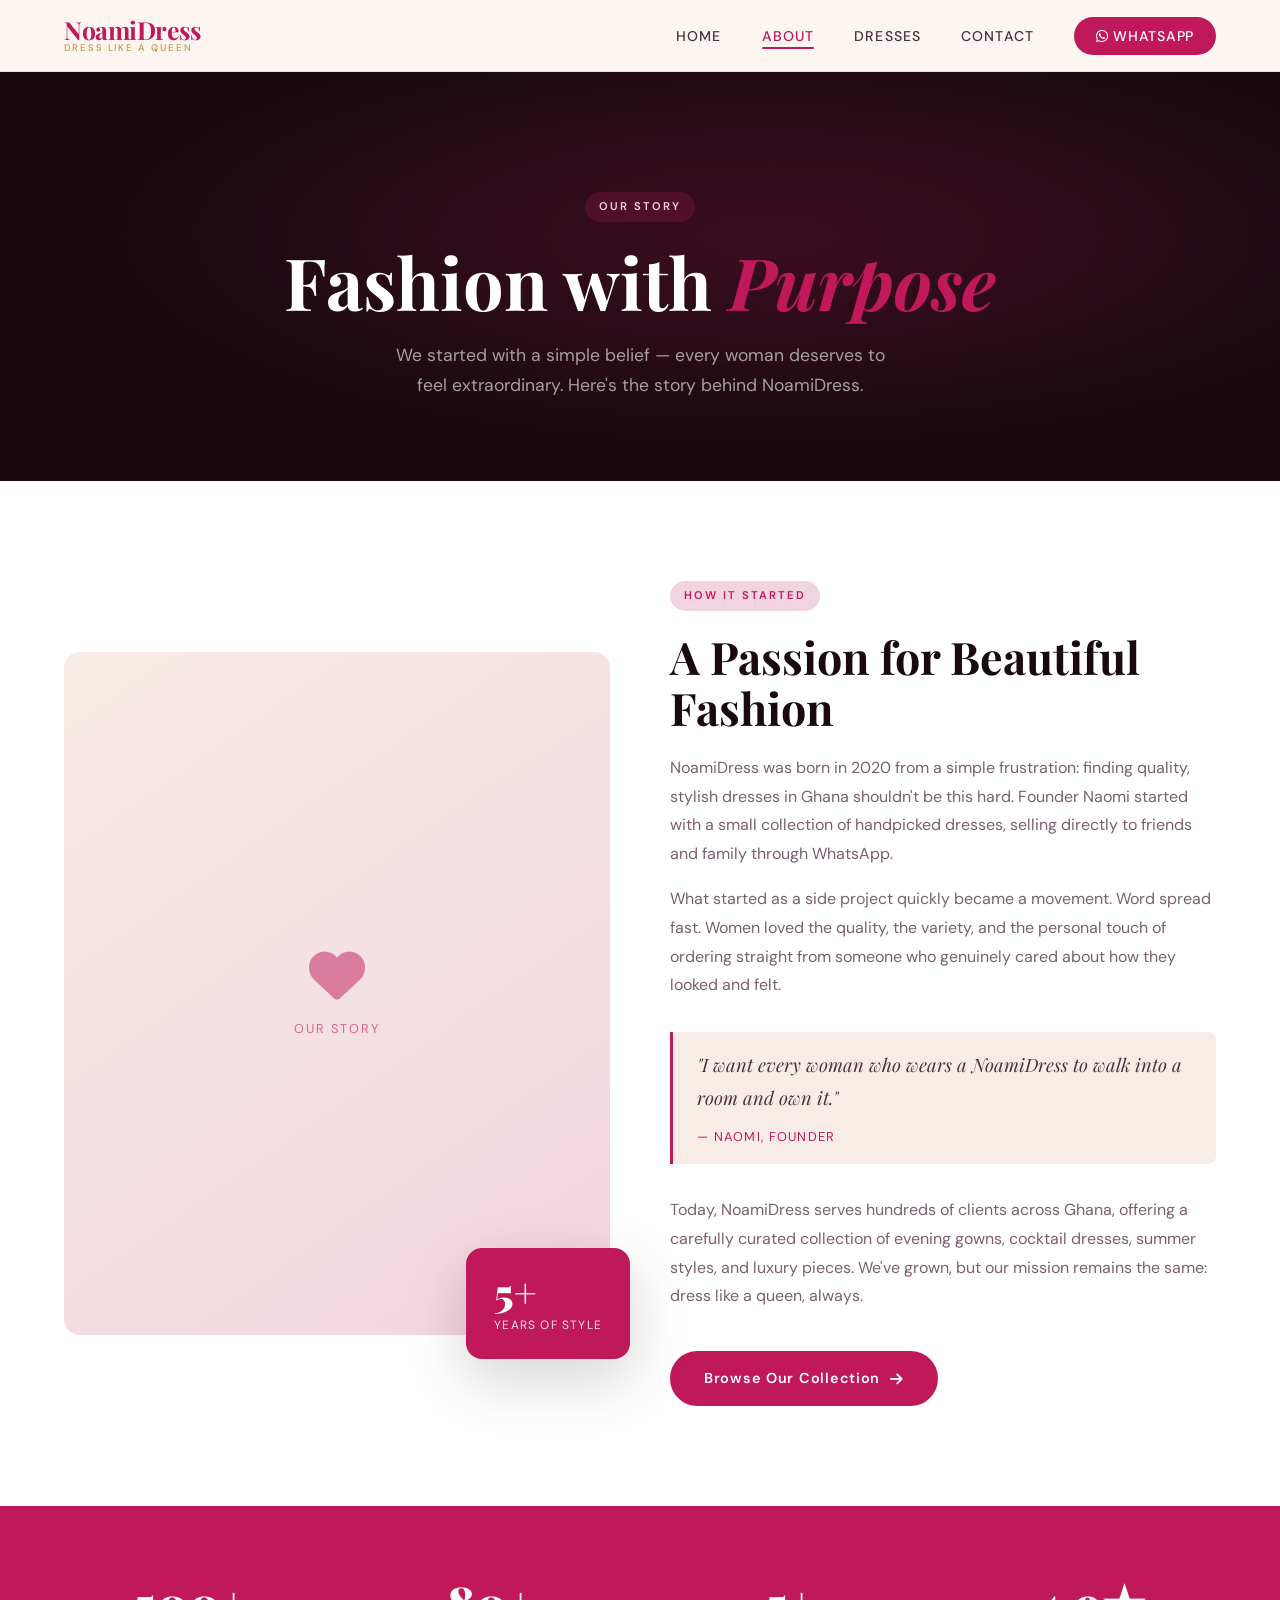
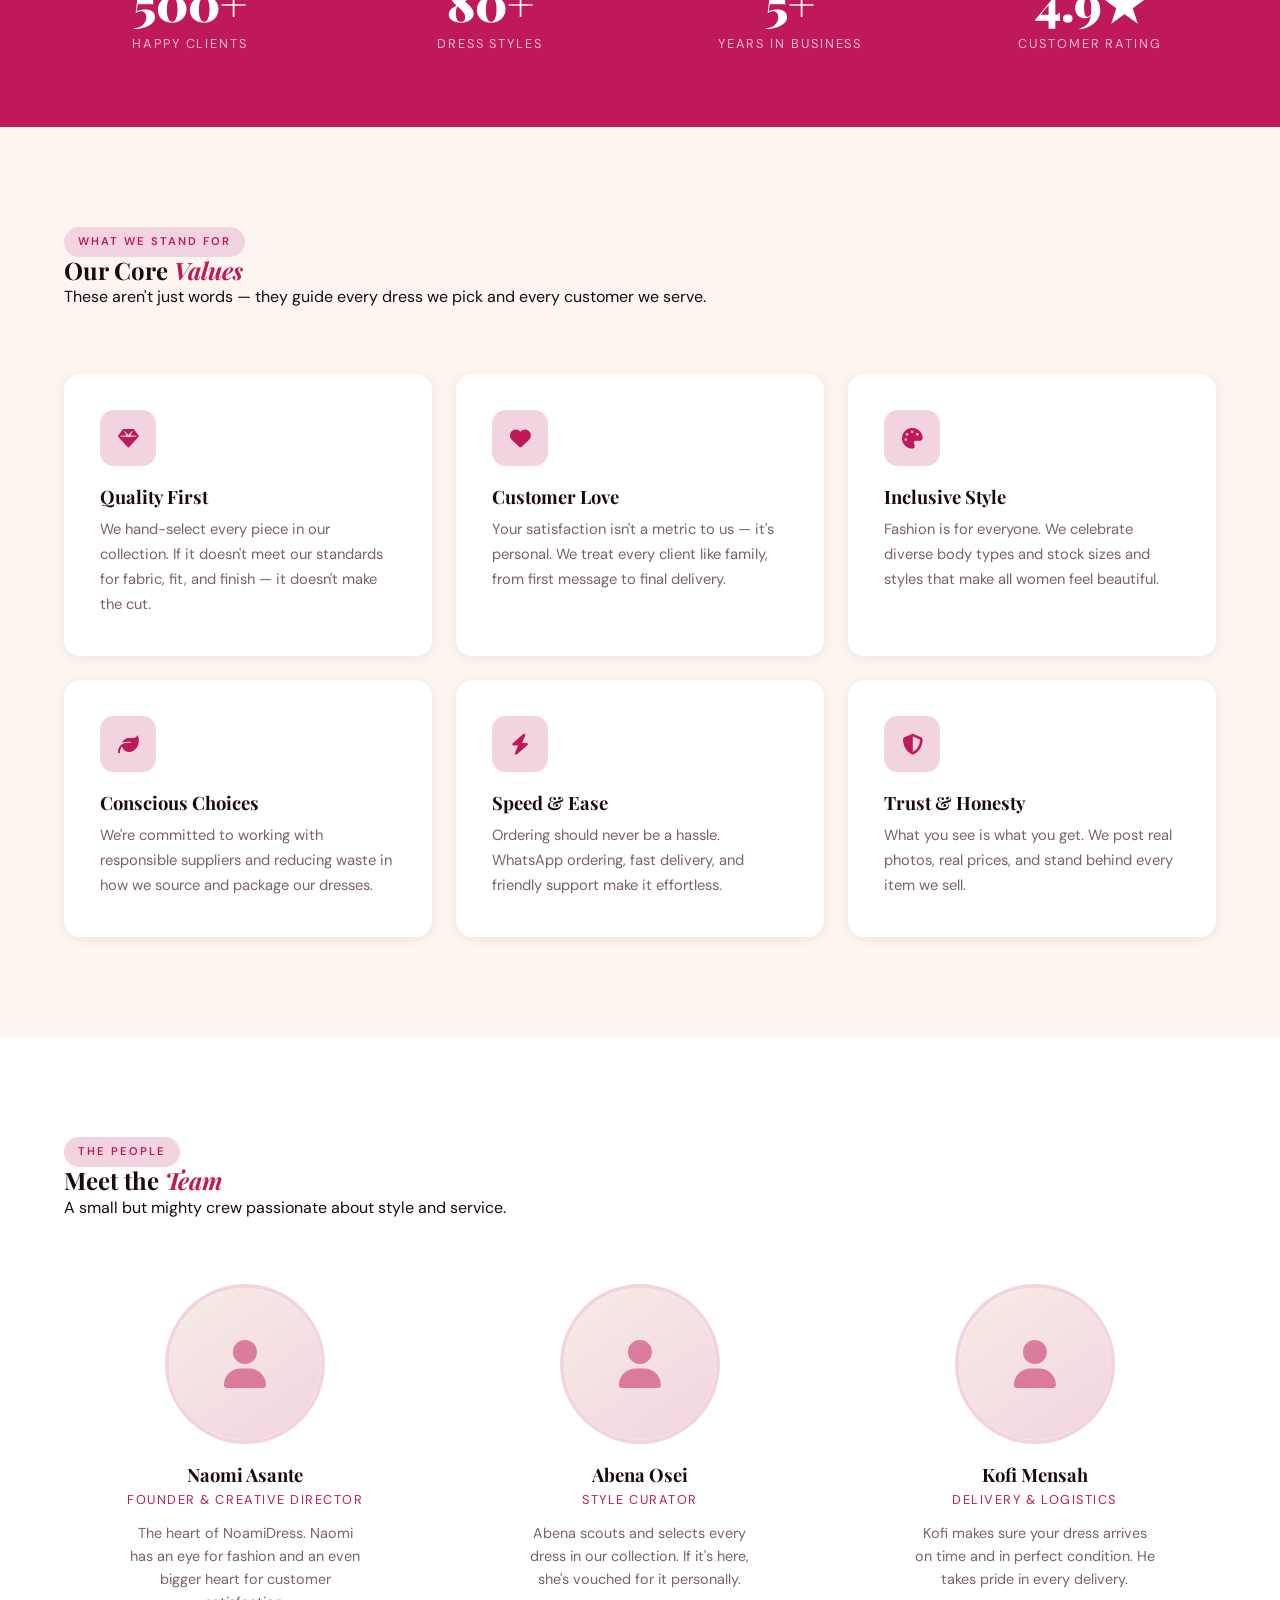
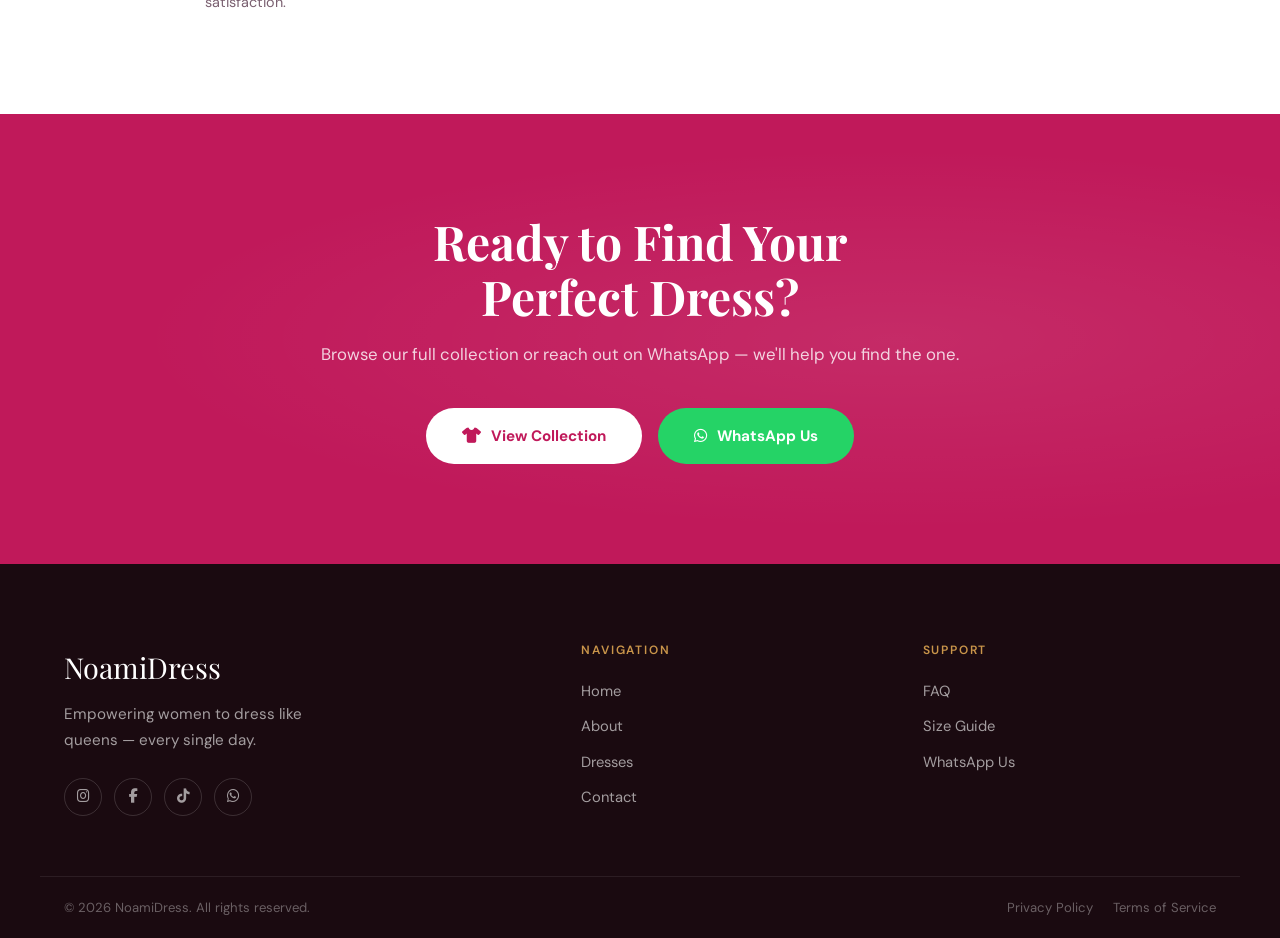
==== src/pages/about.html @ 7f75f00f "Add more pages. Improve design and layout with nice image at hero section" ====
<!doctype html>
<html lang="en">
  <head>
    <meta charset="UTF-8" />
    <meta name="viewport" content="width=device-width, initial-scale=1.0" />
    <title>About Us — NoamiDress</title>
    <link rel="stylesheet" href="../styles/base.css" />
    <link rel="stylesheet" href="../styles/about.css" />
    <link
      rel="stylesheet"
      href="https://cdnjs.cloudflare.com/ajax/libs/font-awesome/6.5.1/css/all.min.css"
    />
  </head>
  <body>
    <!-- ══ NAVIGATION ══ -->
    <nav class="site-nav" id="site-nav">
      <div class="nav-inner">
        <a href="index.html" class="nav-logo">
          <span class="nav-logo-name">NoamiDress</span>
          <span class="nav-logo-tagline">Dress Like a Queen</span>
        </a>

        <ul class="nav-links">
          <li><a href="../../index.html">Home</a></li>
          <li><a href="../pages/about.html" class="active">About</a></li>
          <li><a href="../pages/dresses.html">Dresses</a></li>
          <li><a href="../pages/contact.html">Contact</a></li>
          <li>
            <a
              href="https://wa.me/233000000000"
              target="_blank"
              rel="noopener"
              class="nav-cta"
            >
              <i class="fa-brands fa-whatsapp"></i> WhatsApp
            </a>
          </li>
        </ul>

        <button
          class="nav-hamburger"
          id="nav-hamburger"
          aria-label="Toggle menu"
          aria-expanded="false"
        >
          <span></span><span></span><span></span>
        </button>
      </div>
    </nav>

    <!-- Mobile Drawer -->
    <div class="nav-mobile-drawer" id="nav-mobile-drawer">
      <a href="../../index.html">Home</a>
      <a href="../pages/about.html" class="active">About</a>
      <a href="../pages/dresses.html">Dresses</a>
      <a href="../pages/contact.html">Contact</a>
      <a href="https://wa.me/233000000000" target="_blank" rel="noopener">
        <i class="fa-brands fa-whatsapp"></i> WhatsApp Us
      </a>
    </div>

    <!-- ══ PAGE HERO ══ -->
    <div class="page-offset"></div>
    <div class="page-hero">
      <div class="section-wrap page-hero-inner">
        <span class="tag">Our Story</span>
        <h1>Fashion with <em>Purpose</em></h1>
        <p>
          We started with a simple belief — every woman deserves to feel
          extraordinary. Here's the story behind NoamiDress.
        </p>
      </div>
    </div>

    <!-- ══ STORY ══ -->
    <section class="story-section">
      <div class="section-wrap">
        <div class="story-inner">
          <div class="story-image-wrap">
            <div class="story-image-frame">
              <img
                src="images/front-view-elegant-girl-red-dress-leans-chair-looks-camera.jpg"
                alt="NoamiDress founder"
                onerror="
                  this.parentElement.innerHTML =
                    '<div class=\'story-img-placeholder\'><i class=\'fa-solid fa-heart\'></i><span>Our Story</span></div>'
                "
              />
            </div>
            <div class="story-accent-box">
              <div class="story-accent-number">5+</div>
              <div class="story-accent-label">Years of Style</div>
            </div>
          </div>

          <div class="story-text">
            <span class="tag">How It Started</span>
            <h2>A Passion for Beautiful Fashion</h2>
            <p>
              NoamiDress was born in 2020 from a simple frustration: finding
              quality, stylish dresses in Ghana shouldn't be this hard. Founder
              Naomi started with a small collection of handpicked dresses,
              selling directly to friends and family through WhatsApp.
            </p>
            <p>
              What started as a side project quickly became a movement. Word
              spread fast. Women loved the quality, the variety, and the
              personal touch of ordering straight from someone who genuinely
              cared about how they looked and felt.
            </p>

            <div class="story-quote">
              <p>
                "I want every woman who wears a NoamiDress to walk into a room
                and own it."
              </p>
              <cite>— Naomi, Founder</cite>
            </div>

            <p>
              Today, NoamiDress serves hundreds of clients across Ghana,
              offering a carefully curated collection of evening gowns, cocktail
              dresses, summer styles, and luxury pieces. We've grown, but our
              mission remains the same: dress like a queen, always.
            </p>

            <a href="dresses.html" class="btn-primary" style="margin-top: 24px">
              Browse Our Collection <i class="fa-solid fa-arrow-right"></i>
            </a>
          </div>
        </div>
      </div>
    </section>

    <!-- ══ STATS BANNER ══ -->
    <div class="stats-banner">
      <div class="section-wrap">
        <div class="stats-grid">
          <div class="stat-item">
            <div class="stat-item-number">500+</div>
            <div class="stat-item-label">Happy Clients</div>
          </div>
          <div class="stat-item">
            <div class="stat-item-number">80+</div>
            <div class="stat-item-label">Dress Styles</div>
          </div>
          <div class="stat-item">
            <div class="stat-item-number">5+</div>
            <div class="stat-item-label">Years in Business</div>
          </div>
          <div class="stat-item">
            <div class="stat-item-number">4.9★</div>
            <div class="stat-item-label">Customer Rating</div>
          </div>
        </div>
      </div>
    </div>

    <!-- ══ VALUES ══ -->
    <section class="values-section">
      <div class="section-wrap">
        <div class="section-header">
          <span class="tag">What We Stand For</span>
          <h2>
            Our Core
            <em style="font-style: italic; color: var(--rose)">Values</em>
          </h2>
          <p>
            These aren't just words — they guide every dress we pick and every
            customer we serve.
          </p>
        </div>

        <div class="values-grid">
          <div class="value-card">
            <div class="value-icon"><i class="fa-solid fa-gem"></i></div>
            <h3>Quality First</h3>
            <p>
              We hand-select every piece in our collection. If it doesn't meet
              our standards for fabric, fit, and finish — it doesn't make the
              cut.
            </p>
          </div>
          <div class="value-card">
            <div class="value-icon"><i class="fa-solid fa-heart"></i></div>
            <h3>Customer Love</h3>
            <p>
              Your satisfaction isn't a metric to us — it's personal. We treat
              every client like family, from first message to final delivery.
            </p>
          </div>
          <div class="value-card">
            <div class="value-icon"><i class="fa-solid fa-palette"></i></div>
            <h3>Inclusive Style</h3>
            <p>
              Fashion is for everyone. We celebrate diverse body types and stock
              sizes and styles that make all women feel beautiful.
            </p>
          </div>
          <div class="value-card">
            <div class="value-icon"><i class="fa-solid fa-leaf"></i></div>
            <h3>Conscious Choices</h3>
            <p>
              We're committed to working with responsible suppliers and reducing
              waste in how we source and package our dresses.
            </p>
          </div>
          <div class="value-card">
            <div class="value-icon"><i class="fa-solid fa-bolt"></i></div>
            <h3>Speed & Ease</h3>
            <p>
              Ordering should never be a hassle. WhatsApp ordering, fast
              delivery, and friendly support make it effortless.
            </p>
          </div>
          <div class="value-card">
            <div class="value-icon">
              <i class="fa-solid fa-shield-halved"></i>
            </div>
            <h3>Trust & Honesty</h3>
            <p>
              What you see is what you get. We post real photos, real prices,
              and stand behind every item we sell.
            </p>
          </div>
        </div>
      </div>
    </section>

    <!-- ══ TEAM ══ -->
    <section class="team-section">
      <div class="section-wrap">
        <div class="section-header">
          <span class="tag">The People</span>
          <h2>
            Meet the
            <em style="font-style: italic; color: var(--rose)">Team</em>
          </h2>
          <p>A small but mighty crew passionate about style and service.</p>
        </div>

        <div class="team-grid">
          <div class="team-card">
            <div class="team-photo">
              <div class="team-photo-placeholder">
                <i class="fa-solid fa-user"></i>
              </div>
            </div>
            <h3>Naomi Asante</h3>
            <p class="team-role">Founder & Creative Director</p>
            <p>
              The heart of NoamiDress. Naomi has an eye for fashion and an even
              bigger heart for customer satisfaction.
            </p>
          </div>
          <div class="team-card">
            <div class="team-photo">
              <div class="team-photo-placeholder">
                <i class="fa-solid fa-user"></i>
              </div>
            </div>
            <h3>Abena Osei</h3>
            <p class="team-role">Style Curator</p>
            <p>
              Abena scouts and selects every dress in our collection. If it's
              here, she's vouched for it personally.
            </p>
          </div>
          <div class="team-card">
            <div class="team-photo">
              <div class="team-photo-placeholder">
                <i class="fa-solid fa-user"></i>
              </div>
            </div>
            <h3>Kofi Mensah</h3>
            <p class="team-role">Delivery & Logistics</p>
            <p>
              Kofi makes sure your dress arrives on time and in perfect
              condition. He takes pride in every delivery.
            </p>
          </div>
        </div>
      </div>
    </section>

    <!-- ══ CTA ══ -->
    <section
      style="
        padding: 100px 0;
        background: var(--rose);
        text-align: center;
        position: relative;
        overflow: hidden;
      "
    >
      <div
        style="
          position: absolute;
          inset: 0;
          background: radial-gradient(
            ellipse at 70% 50%,
            rgba(255, 255, 255, 0.08) 0%,
            transparent 60%
          );
          pointer-events: none;
        "
      ></div>
      <div class="section-wrap" style="position: relative; z-index: 1">
        <h2
          style="
            color: var(--white);
            font-size: clamp(2rem, 4vw, 3rem);
            margin-bottom: 16px;
          "
        >
          Ready to Find Your<br />Perfect Dress?
        </h2>
        <p
          style="
            color: rgba(255, 255, 255, 0.8);
            margin-bottom: 40px;
            font-size: 1.05rem;
          "
        >
          Browse our full collection or reach out on WhatsApp — we'll help you
          find the one.
        </p>
        <div
          style="
            display: flex;
            flex-wrap: wrap;
            gap: 16px;
            justify-content: center;
          "
        >
          <a
            href="dresses.html"
            style="
              display: inline-flex;
              align-items: center;
              gap: 10px;
              padding: 16px 36px;
              background: white;
              color: var(--rose);
              font-family: &quot;DM Sans&quot;, sans-serif;
              font-size: 0.95rem;
              font-weight: 700;
              border-radius: var(--radius-lg);
              transition: all var(--transition);
            "
            onmouseover="this.style.transform = 'translateY(-3px)'"
            onmouseout="this.style.transform = 'none'"
          >
            <i class="fa-solid fa-shirt"></i> View Collection
          </a>
          <a
            href="https://wa.me/233000000000"
            target="_blank"
            rel="noopener"
            style="
              display: inline-flex;
              align-items: center;
              gap: 10px;
              padding: 16px 36px;
              background: #25d366;
              color: white;
              font-family: &quot;DM Sans&quot;, sans-serif;
              font-size: 0.95rem;
              font-weight: 700;
              border-radius: var(--radius-lg);
              transition: all var(--transition);
            "
            onmouseover="this.style.transform = 'translateY(-3px)'"
            onmouseout="this.style.transform = 'none'"
          >
            <i class="fa-brands fa-whatsapp"></i> WhatsApp Us
          </a>
        </div>
      </div>
    </section>

    <!-- ══ FOOTER ══ -->
    <footer class="site-footer">
      <div class="footer-grid">
        <div class="footer-brand">
          <div class="logo-name">NoamiDress</div>
          <p>Empowering women to dress like queens — every single day.</p>
          <div class="footer-social">
            <a href="#" aria-label="Instagram"
              ><i class="fa-brands fa-instagram"></i
            ></a>
            <a href="#" aria-label="Facebook"
              ><i class="fa-brands fa-facebook-f"></i
            ></a>
            <a href="#" aria-label="TikTok"
              ><i class="fa-brands fa-tiktok"></i
            ></a>
            <a
              href="https://wa.me/233000000000"
              aria-label="WhatsApp"
              target="_blank"
              ><i class="fa-brands fa-whatsapp"></i
            ></a>
          </div>
        </div>
        <div class="footer-col">
          <h4>Navigation</h4>
          <ul>
            <li><a href="../../index.html">Home</a></li>
            <li><a href="../pages/about.html" class="active">About</a></li>
            <li><a href="../pages/dresses.html">Dresses</a></li>
            <li><a href="../pages/contact.html">Contact</a></li>
          </ul>
        </div>
        <div class="footer-col">
          <h4>Support</h4>
          <ul>
            <li><a href="contact.html">FAQ</a></li>
            <li><a href="contact.html">Size Guide</a></li>
            <li>
              <a href="https://wa.me/233000000000" target="_blank"
                >WhatsApp Us</a
              >
            </li>
          </ul>
        </div>
      </div>
      <div class="footer-bottom">
        <p>&copy; 2026 NoamiDress. All rights reserved.</p>
        <div class="footer-bottom-links">
          <a href="#">Privacy Policy</a>
          <a href="#">Terms of Service</a>
        </div>
      </div>
    </footer>

    <script src="../pages/nav.js"></script>
  </body>
</html>
---- src/styles/base.css ----
/* ============================================
   BASE.CSS — Shared styles: vars, nav, footer
   ============================================ */

@import url('https://fonts.googleapis.com/css2?family=Playfair+Display:ital,wght@0,400;0,600;0,700;0,900;1,400;1,600&family=DM+Sans:ital,opsz,wght@0,9..40,300;0,9..40,400;0,9..40,500;0,9..40,600;1,9..40,300&display=swap');

/* ── CSS Variables ── */
:root {
  --rose:        #C0195A;
  --rose-dark:   #97124A;
  --rose-light:  #F2D4E0;
  --gold:        #C9954A;
  --gold-light:  #F0DFC0;
  --cream:       #FDF6F0;
  --blush:       #F7ECE6;
  --ink:         #1A0A10;
  --ink-mid:     #4A3040;
  --ink-soft:    #7A6070;
  --white:       #FFFFFF;
  --shadow-sm:   0 2px 12px rgba(26,10,16,0.08);
  --shadow-md:   0 8px 32px rgba(26,10,16,0.12);
  --shadow-lg:   0 20px 60px rgba(26,10,16,0.18);
  --radius-sm:   8px;
  --radius-md:   16px;
  --radius-lg:   32px;
  --nav-h:       72px;
  --transition:  0.35s cubic-bezier(0.25, 0.46, 0.45, 0.94);
}

/* ── Reset ── */
*, *::before, *::after {
  box-sizing: border-box;
  margin: 0;
  padding: 0;
}

html {
  scroll-behavior: smooth;
}

body {
  font-family: 'DM Sans', sans-serif;
  background-color: var(--cream);
  color: var(--ink);
  line-height: 1.6;
  overflow-x: hidden;
}

img {
  display: block;
  max-width: 100%;
}

a {
  text-decoration: none;
  color: inherit;
}

ul {
  list-style: none;
}

/* ── Typography Helpers ── */
.serif { font-family: 'Playfair Display', serif; }

h1, h2, h3, h4 {
  font-family: 'Playfair Display', serif;
  line-height: 1.15;
  color: var(--ink);
}

/* ── Section Wrapper ── */
.section-wrap {
  max-width: 1200px;
  margin: 0 auto;
  padding: 0 24px;
}

/* ══════════════════════════════════════════
   NAVIGATION
══════════════════════════════════════════ */
.site-nav {
  position: fixed;
  top: 0;
  left: 0;
  width: 100%;
  z-index: 1000;
  height: var(--nav-h);
  background: rgba(253, 246, 240, 0.92);
  backdrop-filter: blur(18px);
  -webkit-backdrop-filter: blur(18px);
  border-bottom: 1px solid rgba(192, 25, 90, 0.1);
  transition: box-shadow var(--transition);
}

.site-nav.scrolled {
  box-shadow: var(--shadow-md);
}

.nav-inner {
  max-width: 1200px;
  margin: 0 auto;
  padding: 0 24px;
  height: 100%;
  display: flex;
  align-items: center;
  justify-content: space-between;
}

/* Logo */
.nav-logo {
  display: flex;
  flex-direction: column;
  line-height: 1;
}

.nav-logo-name {
  font-family: 'Playfair Display', serif;
  font-size: 1.55rem;
  font-weight: 700;
  color: var(--rose);
  letter-spacing: -0.5px;
}

.nav-logo-tagline {
  font-size: 0.6rem;
  font-weight: 500;
  letter-spacing: 0.2em;
  text-transform: uppercase;
  color: var(--gold);
}

/* Desktop links */
.nav-links {
  display: none;
  gap: 2.5rem;
  align-items: center;
}

.nav-links a {
  font-size: 0.88rem;
  font-weight: 500;
  letter-spacing: 0.08em;
  text-transform: uppercase;
  color: var(--ink-mid);
  position: relative;
  transition: color var(--transition);
}

.nav-links a::after {
  content: '';
  position: absolute;
  bottom: -4px;
  left: 0;
  width: 0;
  height: 2px;
  background: var(--rose);
  border-radius: 2px;
  transition: width var(--transition);
}

.nav-links a:hover,
.nav-links a.active {
  color: var(--rose);
}

.nav-links a:hover::after,
.nav-links a.active::after {
  width: 100%;
}

.nav-cta {
  background: var(--rose);
  color: var(--white) !important;
  padding: 10px 22px;
  border-radius: var(--radius-lg);
  letter-spacing: 0.05em !important;
  transition: background var(--transition), transform var(--transition) !important;
}

.nav-cta::after { display: none !important; }

.nav-cta:hover {
  background: var(--rose-dark) !important;
  transform: translateY(-2px);
}

/* Hamburger */
.nav-hamburger {
  display: flex;
  flex-direction: column;
  justify-content: center;
  gap: 5px;
  width: 36px;
  height: 36px;
  background: none;
  border: none;
  cursor: pointer;
  padding: 4px;
  border-radius: var(--radius-sm);
  transition: background var(--transition);
}

.nav-hamburger:hover {
  background: var(--rose-light);
}

.nav-hamburger span {
  display: block;
  width: 100%;
  height: 2px;
  background: var(--ink);
  border-radius: 2px;
  transition: transform var(--transition), opacity var(--transition);
  transform-origin: center;
}

.nav-hamburger.open span:nth-child(1) {
  transform: translateY(7px) rotate(45deg);
}
.nav-hamburger.open span:nth-child(2) {
  opacity: 0;
  transform: scaleX(0);
}
.nav-hamburger.open span:nth-child(3) {
  transform: translateY(-7px) rotate(-45deg);
}

/* Mobile drawer */
.nav-mobile-drawer {
  position: fixed;
  top: var(--nav-h);
  left: 0;
  width: 100%;
  background: var(--white);
  border-bottom: 1px solid var(--rose-light);
  box-shadow: var(--shadow-lg);
  z-index: 999;
  padding: 32px 24px;
  display: flex;
  flex-direction: column;
  gap: 8px;
  transform: translateY(-110%);
  opacity: 0;
  pointer-events: none;
  transition: transform 0.4s cubic-bezier(0.25, 0.46, 0.45, 0.94), opacity 0.3s ease;
}

.nav-mobile-drawer.open {
  transform: translateY(0);
  opacity: 1;
  pointer-events: all;
}

.nav-mobile-drawer a {
  display: block;
  font-size: 1.3rem;
  font-family: 'Playfair Display', serif;
  font-weight: 600;
  color: var(--ink);
  padding: 14px 0;
  border-bottom: 1px solid var(--blush);
  transition: color var(--transition), padding-left var(--transition);
}

.nav-mobile-drawer a:hover,
.nav-mobile-drawer a.active {
  color: var(--rose);
  padding-left: 10px;
}

.nav-mobile-drawer a:last-child {
  border-bottom: none;
  margin-top: 12px;
  padding: 14px 24px;
  background: var(--rose);
  color: var(--white);
  border-radius: var(--radius-lg);
  text-align: center;
}

.nav-mobile-drawer a:last-child:hover {
  background: var(--rose-dark);
  padding-left: 24px;
}

/* Page offset for fixed nav */
.page-offset {
  padding-top: var(--nav-h);
}

/* ══════════════════════════════════════════
   FOOTER
══════════════════════════════════════════ */
.site-footer {
  background: var(--ink);
  color: rgba(255,255,255,0.75);
  padding: 80px 0 0;
  margin-top: 0;
}

.footer-grid {
  display: grid;
  grid-template-columns: 1.6fr 1fr 1fr;
  gap: 48px;
  max-width: 1200px;
  margin: 0 auto;
  padding: 0 24px 60px;
}

.footer-brand .logo-name {
  font-family: 'Playfair Display', serif;
  font-size: 1.8rem;
  color: var(--white);
  margin-bottom: 12px;
}

.footer-brand p {
  font-size: 0.95rem;
  line-height: 1.7;
  max-width: 260px;
  color: rgba(255,255,255,0.6);
}

.footer-social {
  display: flex;
  gap: 12px;
  margin-top: 24px;
}

.footer-social a {
  width: 38px;
  height: 38px;
  border-radius: 50%;
  border: 1px solid rgba(255,255,255,0.15);
  display: flex;
  align-items: center;
  justify-content: center;
  color: rgba(255,255,255,0.6);
  font-size: 0.9rem;
  transition: all var(--transition);
}

.footer-social a:hover {
  background: var(--rose);
  border-color: var(--rose);
  color: var(--white);
  transform: translateY(-3px);
}

.footer-col h4 {
  font-family: 'DM Sans', sans-serif;
  font-size: 0.75rem;
  font-weight: 600;
  letter-spacing: 0.15em;
  text-transform: uppercase;
  color: var(--gold);
  margin-bottom: 20px;
}

.footer-col ul {
  display: flex;
  flex-direction: column;
  gap: 10px;
}

.footer-col ul li a {
  font-size: 0.92rem;
  color: rgba(255,255,255,0.6);
  transition: color var(--transition);
}

.footer-col ul li a:hover {
  color: var(--white);
}

.footer-bottom {
  border-top: 1px solid rgba(255,255,255,0.08);
  max-width: 1200px;
  margin: 0 auto;
  padding: 20px 24px;
  display: flex;
  align-items: center;
  justify-content: space-between;
  gap: 16px;
  flex-wrap: wrap;
}

.footer-bottom p {
  font-size: 0.82rem;
  color: rgba(255,255,255,0.35);
}

.footer-bottom-links {
  display: flex;
  gap: 20px;
}

.footer-bottom-links a {
  font-size: 0.82rem;
  color: rgba(255,255,255,0.35);
  transition: color var(--transition);
}

.footer-bottom-links a:hover {
  color: rgba(255,255,255,0.7);
}

/* ── Utility Classes ── */
.btn-primary {
  display: inline-flex;
  align-items: center;
  gap: 10px;
  padding: 14px 32px;
  background: var(--rose);
  color: var(--white);
  font-family: 'DM Sans', sans-serif;
  font-size: 0.9rem;
  font-weight: 600;
  letter-spacing: 0.05em;
  border-radius: var(--radius-lg);
  border: 2px solid var(--rose);
  cursor: pointer;
  transition: all var(--transition);
}

.btn-primary:hover {
  background: var(--rose-dark);
  border-color: var(--rose-dark);
  transform: translateY(-3px);
  box-shadow: 0 12px 30px rgba(192,25,90,0.35);
}

.btn-outline {
  display: inline-flex;
  align-items: center;
  gap: 10px;
  padding: 14px 32px;
  background: transparent;
  color: var(--rose);
  font-family: 'DM Sans', sans-serif;
  font-size: 0.9rem;
  font-weight: 600;
  letter-spacing: 0.05em;
  border-radius: var(--radius-lg);
  border: 2px solid var(--rose);
  cursor: pointer;
  transition: all var(--transition);
}

.btn-outline:hover {
  background: var(--rose);
  color: var(--white);
  transform: translateY(-3px);
  box-shadow: 0 12px 30px rgba(192,25,90,0.3);
}

.tag {
  display: inline-block;
  font-size: 0.7rem;
  font-weight: 600;
  letter-spacing: 0.18em;
  text-transform: uppercase;
  color: var(--rose);
  background: var(--rose-light);
  padding: 6px 14px;
  border-radius: var(--radius-lg);
}

/* ── Responsive nav ── */
@media (min-width: 768px) {
  .nav-links {
    display: flex;
  }

  .nav-hamburger {
    display: none;
  }

  .nav-mobile-drawer {
    display: none;
  }

  .footer-grid {
    grid-template-columns: 1.6fr 1fr 1fr;
  }
}

@media (max-width: 767px) {
  .footer-grid {
    grid-template-columns: 1fr;
    gap: 36px;
  }
}
---- src/styles/about.css ----
/* ============================================
   ABOUT.CSS — About page styles
   ============================================ */

/* ── Page Hero ── */
.page-hero {
  background: var(--ink);
  padding: 120px 0 80px;
  text-align: center;
  position: relative;
  overflow: hidden;
}

.page-hero::before {
  content: '';
  position: absolute;
  inset: 0;
  background: radial-gradient(ellipse at 60% 40%, rgba(192,25,90,0.2) 0%, transparent 60%);
  pointer-events: none;
}

.page-hero-inner {
  position: relative;
  z-index: 1;
}

.page-hero .tag {
  background: rgba(192,25,90,0.2);
  color: var(--rose-light);
  margin-bottom: 20px;
}

.page-hero h1 {
  font-size: clamp(2.5rem, 6vw, 4.5rem);
  color: var(--white);
  line-height: 1.1;
  margin-bottom: 20px;
}

.page-hero h1 em {
  font-style: italic;
  color: var(--rose);
}

.page-hero p {
  font-size: 1.1rem;
  color: rgba(255,255,255,0.6);
  max-width: 520px;
  margin: 0 auto;
  line-height: 1.7;
}

/* ── Story Section ── */
.story-section {
  padding: 100px 0;
  background: var(--white);
}

.story-inner {
  display: grid;
  grid-template-columns: 1fr;
  gap: 60px;
  align-items: center;
}

.story-image-wrap {
  position: relative;
}

.story-image-frame {
  border-radius: var(--radius-md);
  overflow: hidden;
  aspect-ratio: 4/5;
  background: var(--blush);
}

.story-image-frame img {
  width: 100%;
  height: 100%;
  object-fit: cover;
}

.story-img-placeholder {
  width: 100%;
  height: 100%;
  display: flex;
  flex-direction: column;
  align-items: center;
  justify-content: center;
  background: linear-gradient(145deg, var(--blush), var(--rose-light));
  gap: 16px;
}

.story-img-placeholder i {
  font-size: 3.5rem;
  color: var(--rose);
  opacity: 0.5;
}

.story-img-placeholder span {
  font-size: 0.8rem;
  letter-spacing: 0.15em;
  text-transform: uppercase;
  color: var(--rose);
  opacity: 0.6;
}

.story-accent-box {
  position: absolute;
  bottom: -24px;
  right: -20px;
  background: var(--rose);
  color: var(--white);
  padding: 24px 28px;
  border-radius: var(--radius-md);
  box-shadow: var(--shadow-lg);
}

.story-accent-number {
  font-family: 'Playfair Display', serif;
  font-size: 2.5rem;
  font-weight: 900;
  line-height: 1;
}

.story-accent-label {
  font-size: 0.75rem;
  letter-spacing: 0.1em;
  text-transform: uppercase;
  opacity: 0.85;
  margin-top: 4px;
}

.story-text .tag {
  margin-bottom: 20px;
}

.story-text h2 {
  font-size: clamp(1.8rem, 3.5vw, 2.8rem);
  margin-bottom: 20px;
}

.story-text p {
  color: var(--ink-soft);
  line-height: 1.8;
  margin-bottom: 16px;
  font-size: 1rem;
}

.story-quote {
  border-left: 3px solid var(--rose);
  padding: 16px 24px;
  margin: 32px 0;
  background: var(--blush);
  border-radius: 0 var(--radius-sm) var(--radius-sm) 0;
}

.story-quote p {
  font-family: 'Playfair Display', serif;
  font-style: italic;
  font-size: 1.15rem;
  color: var(--ink-mid);
  margin: 0 0 8px;
}

.story-quote cite {
  font-size: 0.8rem;
  font-style: normal;
  letter-spacing: 0.1em;
  text-transform: uppercase;
  color: var(--rose);
}

/* ── Values Section ── */
.values-section {
  padding: 100px 0;
  background: var(--cream);
}

.values-grid {
  display: grid;
  grid-template-columns: 1fr;
  gap: 24px;
  margin-top: 64px;
}

.value-card {
  padding: 36px;
  background: var(--white);
  border-radius: var(--radius-md);
  box-shadow: var(--shadow-sm);
  border-bottom: 3px solid transparent;
  transition: all var(--transition);
}

.value-card:hover {
  border-bottom-color: var(--rose);
  transform: translateY(-4px);
  box-shadow: var(--shadow-md);
}

.value-icon {
  width: 56px;
  height: 56px;
  background: var(--rose-light);
  border-radius: 14px;
  display: flex;
  align-items: center;
  justify-content: center;
  color: var(--rose);
  font-size: 1.3rem;
  margin-bottom: 20px;
}

.value-card h3 {
  font-size: 1.15rem;
  margin-bottom: 10px;
}

.value-card p {
  color: var(--ink-soft);
  font-size: 0.92rem;
  line-height: 1.7;
}

/* ── Team Section ── */
.team-section {
  padding: 100px 0;
  background: var(--white);
}

.team-grid {
  display: grid;
  grid-template-columns: 1fr;
  gap: 32px;
  margin-top: 64px;
}

.team-card {
  text-align: center;
}

.team-photo {
  width: 160px;
  height: 160px;
  border-radius: 50%;
  overflow: hidden;
  margin: 0 auto 20px;
  background: var(--blush);
  border: 4px solid var(--rose-light);
}

.team-photo img {
  width: 100%;
  height: 100%;
  object-fit: cover;
}

.team-photo-placeholder {
  width: 100%;
  height: 100%;
  display: flex;
  align-items: center;
  justify-content: center;
  background: linear-gradient(145deg, var(--blush), var(--rose-light));
}

.team-photo-placeholder i {
  font-size: 3rem;
  color: var(--rose);
  opacity: 0.5;
}

.team-card h3 {
  font-size: 1.15rem;
  margin-bottom: 4px;
}

.team-card .team-role {
  font-size: 0.8rem;
  letter-spacing: 0.12em;
  text-transform: uppercase;
  color: var(--rose);
  margin-bottom: 12px;
}

.team-card p {
  font-size: 0.9rem;
  color: var(--ink-soft);
  line-height: 1.6;
  max-width: 240px;
  margin: 0 auto;
}

/* ── Stats Banner ── */
.stats-banner {
  background: var(--rose);
  padding: 72px 0;
}

.stats-grid {
  display: grid;
  grid-template-columns: repeat(2, 1fr);
  gap: 48px;
  text-align: center;
}

.stat-item-number {
  font-family: 'Playfair Display', serif;
  font-size: 3rem;
  font-weight: 900;
  color: var(--white);
  line-height: 1;
}

.stat-item-label {
  font-size: 0.8rem;
  letter-spacing: 0.15em;
  text-transform: uppercase;
  color: rgba(255,255,255,0.7);
  margin-top: 8px;
}

/* ── Responsive ── */
@media (min-width: 640px) {
  .values-grid {
    grid-template-columns: repeat(2, 1fr);
  }

  .team-grid {
    grid-template-columns: repeat(2, 1fr);
  }

  .stats-grid {
    grid-template-columns: repeat(4, 1fr);
  }
}

@media (min-width: 1024px) {
  .story-inner {
    grid-template-columns: 1fr 1fr;
  }

  .values-grid {
    grid-template-columns: repeat(3, 1fr);
  }

  .team-grid {
    grid-template-columns: repeat(3, 1fr);
  }
}
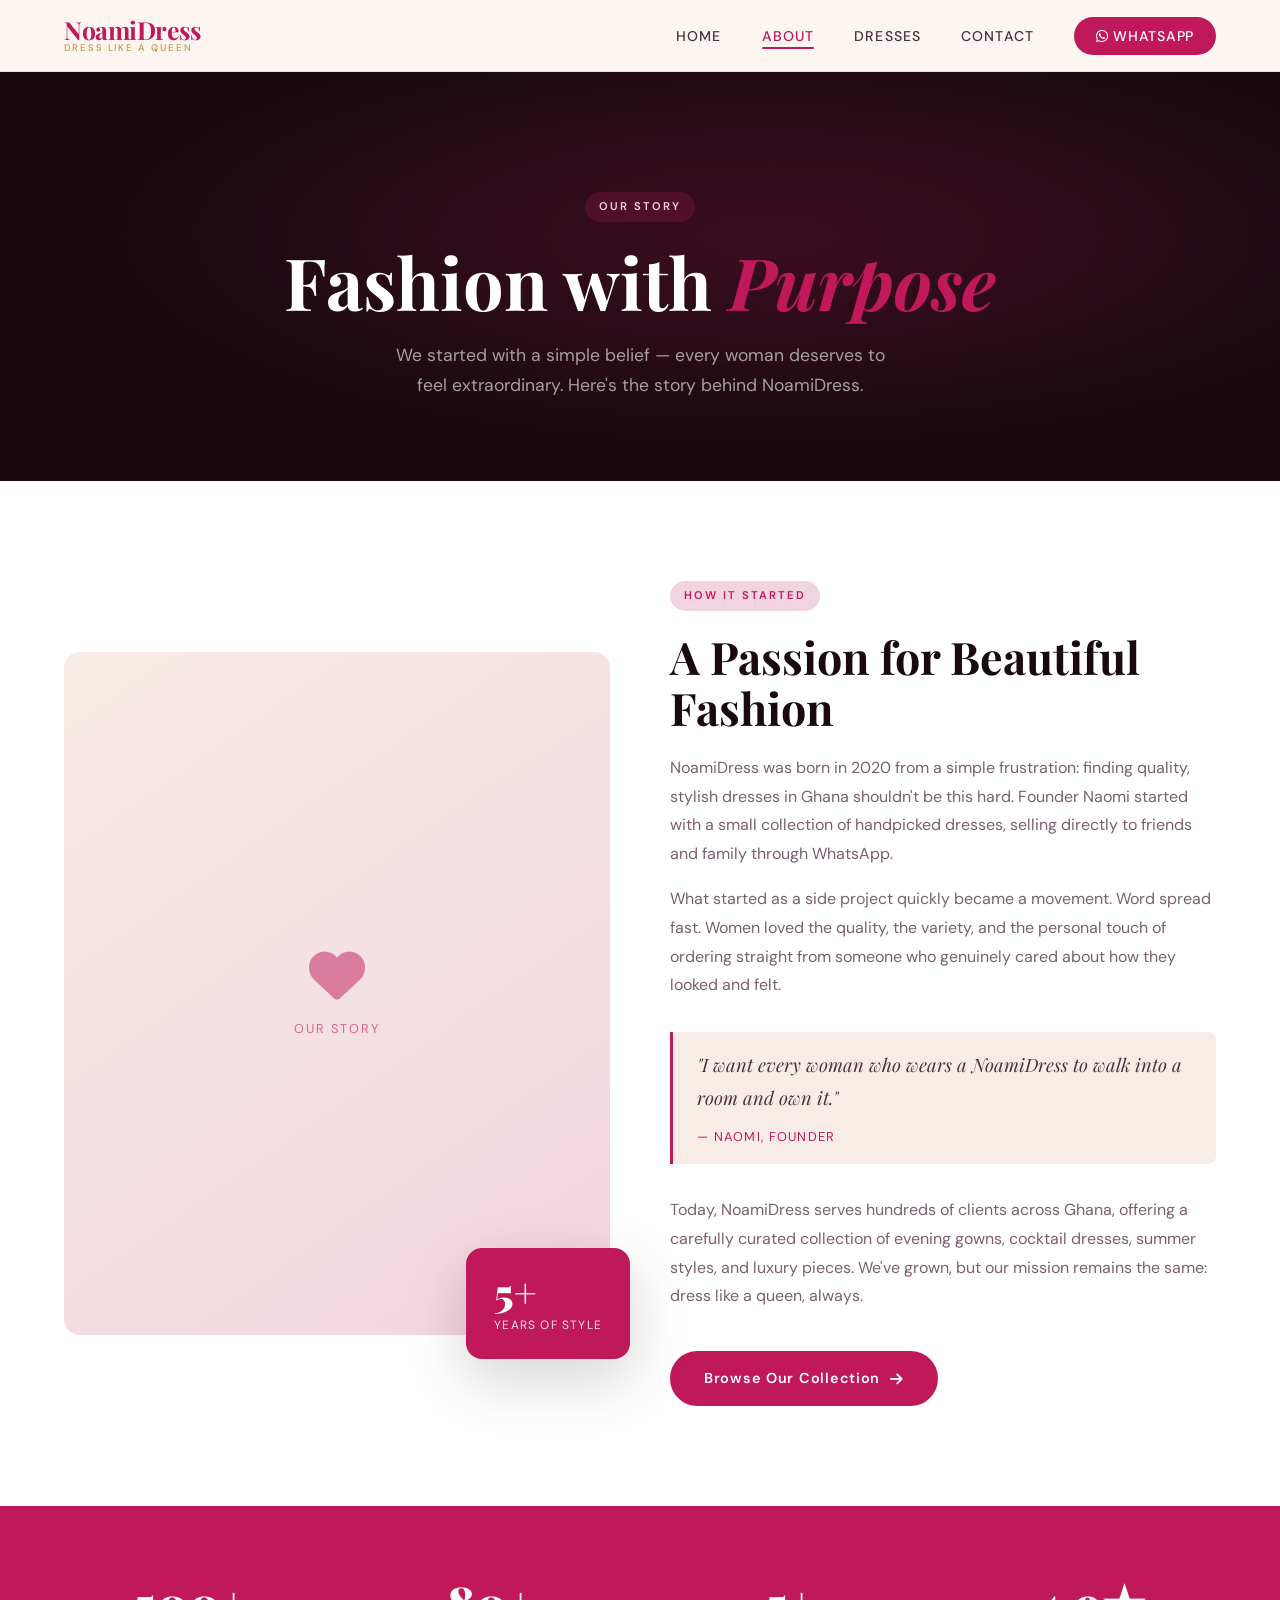
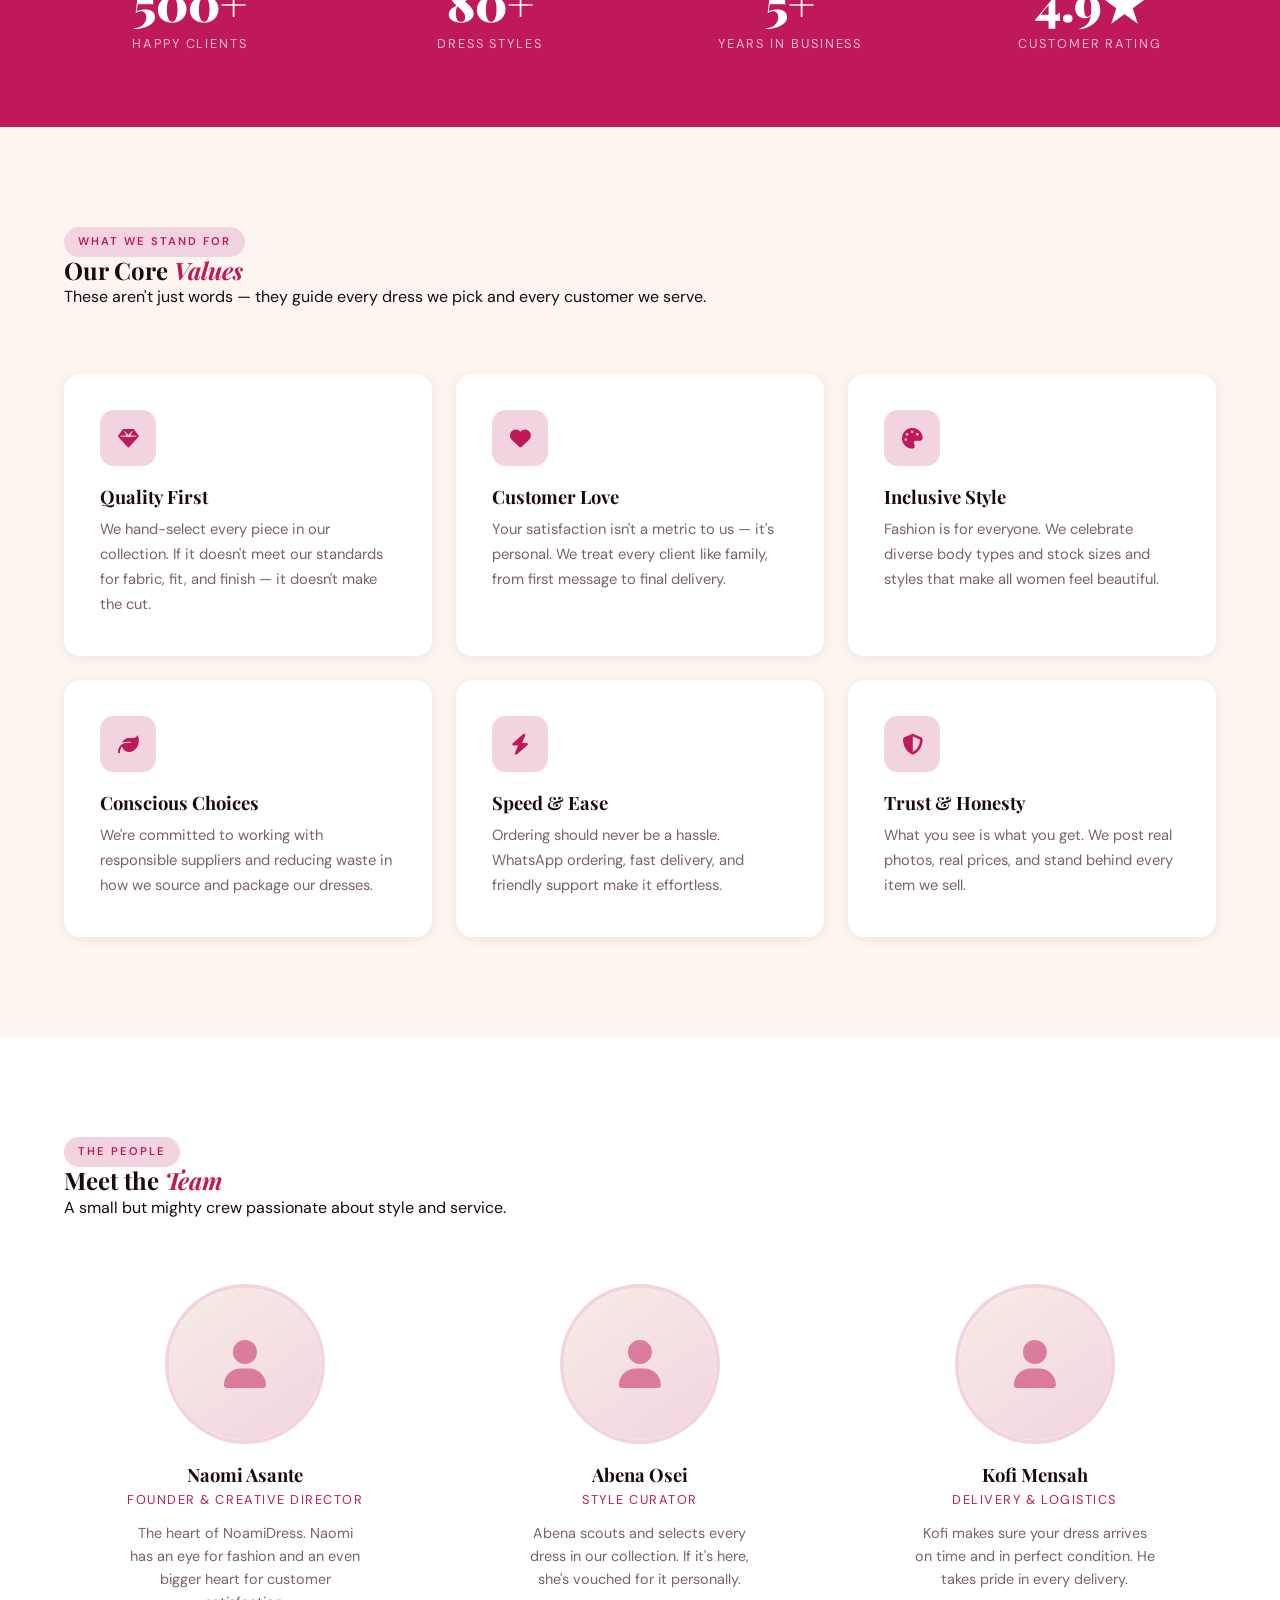
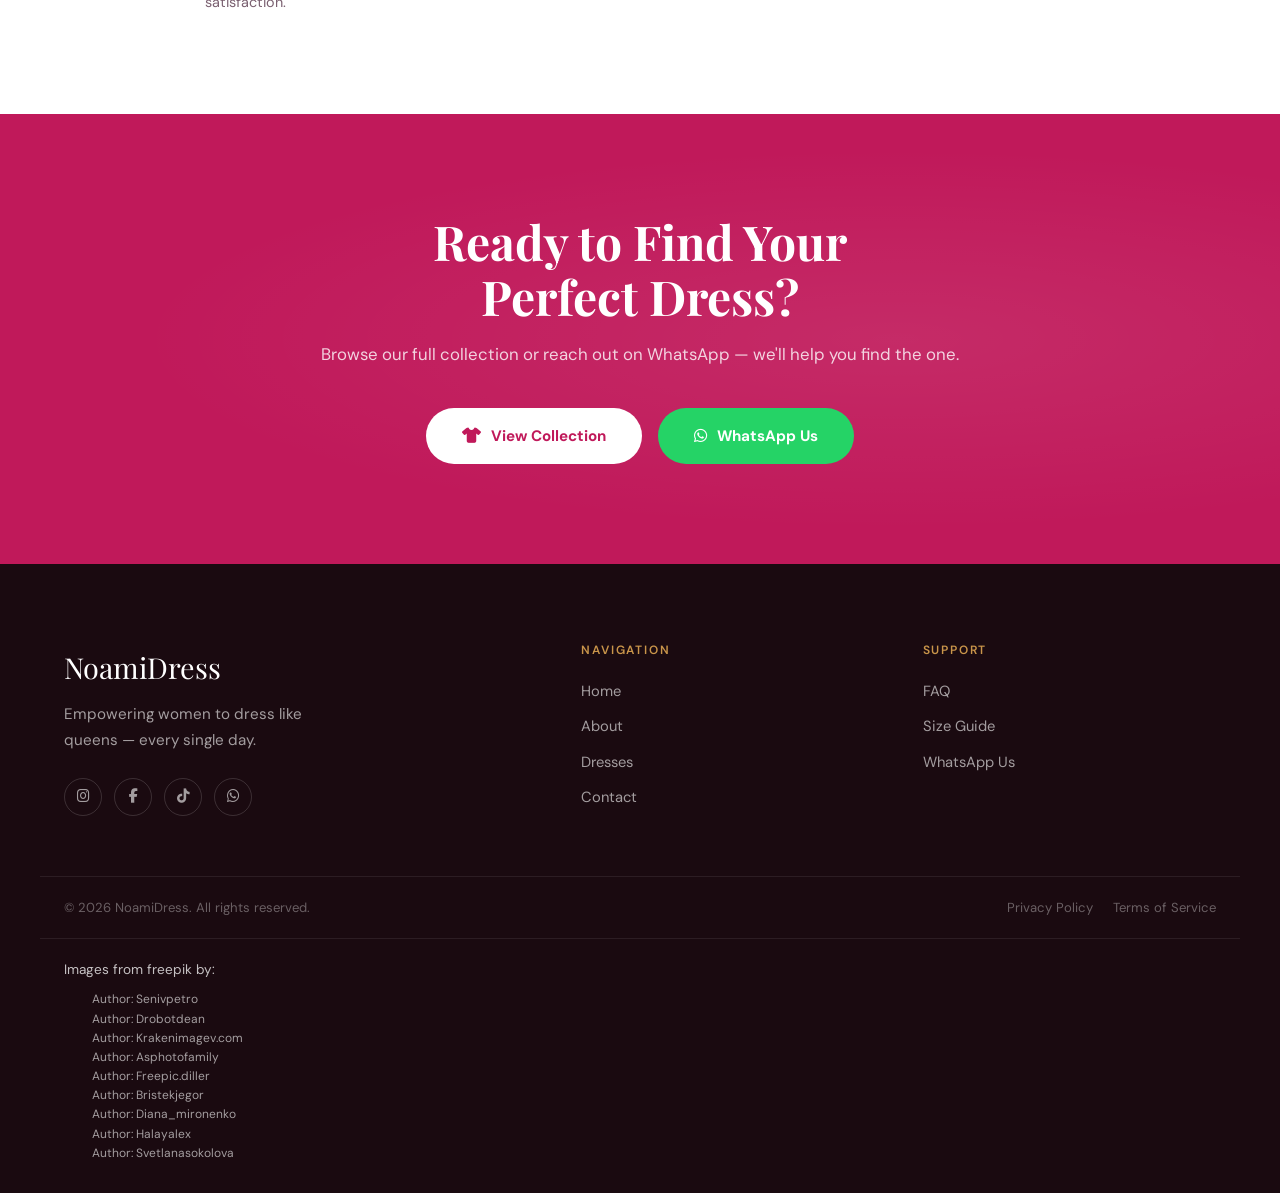
==== commit 41fc5de0: "Add image authors. Fix wrong active link highlight at contact page" ====
--- a/src/pages/about.html
+++ b/src/pages/about.html
@@ -79,7 +79,7 @@
           <div class="story-image-wrap">
             <div class="story-image-frame">
               <img
-                src="images/front-view-elegant-girl-red-dress-leans-chair-looks-camera.jpg"
+                src="../images/beautiful-young-woman-wearing-fashionable-clothes-walking-down-street.jpg"
                 alt="NoamiDress founder"
                 onerror="
                   this.parentElement.innerHTML =
@@ -432,6 +432,20 @@
           <a href="#">Terms of Service</a>
         </div>
       </div>
+      <div class="footer-credits">
+        <p class="credits-title">Images from freepik by:</p>
+        <div class="credits-people">
+          <p class="author">Author: Senivpetro</p>
+          <p class="author">Author: Drobotdean</p>
+          <p class="author">Author: Krakenimagev.com</p>
+          <p class="author">Author: Asphotofamily</p>
+          <p class="author">Author: Freepic.diller</p>
+          <p class="author">Author: Bristekjegor</p>
+          <p class="author">Author: Diana_mironenko</p>
+          <p class="author">Author: Halayalex</p>
+          <p class="author">Author: Svetlanasokolova</p>
+        </div>
+      </div>
     </footer>
 
     <script src="../pages/nav.js"></script>
--- a/src/styles/base.css
+++ b/src/styles/base.css
@@ -2,33 +2,35 @@
    BASE.CSS — Shared styles: vars, nav, footer
    ============================================ */
 
-@import url('https://fonts.googleapis.com/css2?family=Playfair+Display:ital,wght@0,400;0,600;0,700;0,900;1,400;1,600&family=DM+Sans:ital,opsz,wght@0,9..40,300;0,9..40,400;0,9..40,500;0,9..40,600;1,9..40,300&display=swap');
+@import url("https://fonts.googleapis.com/css2?family=Playfair+Display:ital,wght@0,400;0,600;0,700;0,900;1,400;1,600&family=DM+Sans:ital,opsz,wght@0,9..40,300;0,9..40,400;0,9..40,500;0,9..40,600;1,9..40,300&display=swap");
 
 /* ── CSS Variables ── */
 :root {
-  --rose:        #C0195A;
-  --rose-dark:   #97124A;
-  --rose-light:  #F2D4E0;
-  --gold:        #C9954A;
-  --gold-light:  #F0DFC0;
-  --cream:       #FDF6F0;
-  --blush:       #F7ECE6;
-  --ink:         #1A0A10;
-  --ink-mid:     #4A3040;
-  --ink-soft:    #7A6070;
-  --white:       #FFFFFF;
-  --shadow-sm:   0 2px 12px rgba(26,10,16,0.08);
-  --shadow-md:   0 8px 32px rgba(26,10,16,0.12);
-  --shadow-lg:   0 20px 60px rgba(26,10,16,0.18);
-  --radius-sm:   8px;
-  --radius-md:   16px;
-  --radius-lg:   32px;
-  --nav-h:       72px;
-  --transition:  0.35s cubic-bezier(0.25, 0.46, 0.45, 0.94);
+  --rose: #c0195a;
+  --rose-dark: #97124a;
+  --rose-light: #f2d4e0;
+  --gold: #c9954a;
+  --gold-light: #f0dfc0;
+  --cream: #fdf6f0;
+  --blush: #f7ece6;
+  --ink: #1a0a10;
+  --ink-mid: #4a3040;
+  --ink-soft: #7a6070;
+  --white: #ffffff;
+  --shadow-sm: 0 2px 12px rgba(26, 10, 16, 0.08);
+  --shadow-md: 0 8px 32px rgba(26, 10, 16, 0.12);
+  --shadow-lg: 0 20px 60px rgba(26, 10, 16, 0.18);
+  --radius-sm: 8px;
+  --radius-md: 16px;
+  --radius-lg: 32px;
+  --nav-h: 72px;
+  --transition: 0.35s cubic-bezier(0.25, 0.46, 0.45, 0.94);
 }
 
 /* ── Reset ── */
-*, *::before, *::after {
+*,
+*::before,
+*::after {
   box-sizing: border-box;
   margin: 0;
   padding: 0;
@@ -39,7 +41,7 @@
 }
 
 body {
-  font-family: 'DM Sans', sans-serif;
+  font-family: "DM Sans", sans-serif;
   background-color: var(--cream);
   color: var(--ink);
   line-height: 1.6;
@@ -61,10 +63,15 @@
 }
 
 /* ── Typography Helpers ── */
-.serif { font-family: 'Playfair Display', serif; }
-
-h1, h2, h3, h4 {
-  font-family: 'Playfair Display', serif;
+.serif {
+  font-family: "Playfair Display", serif;
+}
+
+h1,
+h2,
+h3,
+h4 {
+  font-family: "Playfair Display", serif;
   line-height: 1.15;
   color: var(--ink);
 }
@@ -115,7 +122,7 @@
 }
 
 .nav-logo-name {
-  font-family: 'Playfair Display', serif;
+  font-family: "Playfair Display", serif;
   font-size: 1.55rem;
   font-weight: 700;
   color: var(--rose);
@@ -148,7 +155,7 @@
 }
 
 .nav-links a::after {
-  content: '';
+  content: "";
   position: absolute;
   bottom: -4px;
   left: 0;
@@ -175,10 +182,14 @@
   padding: 10px 22px;
   border-radius: var(--radius-lg);
   letter-spacing: 0.05em !important;
-  transition: background var(--transition), transform var(--transition) !important;
-}
-
-.nav-cta::after { display: none !important; }
+  transition:
+    background var(--transition),
+    transform var(--transition) !important;
+}
+
+.nav-cta::after {
+  display: none !important;
+}
 
 .nav-cta:hover {
   background: var(--rose-dark) !important;
@@ -211,7 +222,9 @@
   height: 2px;
   background: var(--ink);
   border-radius: 2px;
-  transition: transform var(--transition), opacity var(--transition);
+  transition:
+    transform var(--transition),
+    opacity var(--transition);
   transform-origin: center;
 }
 
@@ -243,7 +256,9 @@
   transform: translateY(-110%);
   opacity: 0;
   pointer-events: none;
-  transition: transform 0.4s cubic-bezier(0.25, 0.46, 0.45, 0.94), opacity 0.3s ease;
+  transition:
+    transform 0.4s cubic-bezier(0.25, 0.46, 0.45, 0.94),
+    opacity 0.3s ease;
 }
 
 .nav-mobile-drawer.open {
@@ -255,12 +270,14 @@
 .nav-mobile-drawer a {
   display: block;
   font-size: 1.3rem;
-  font-family: 'Playfair Display', serif;
+  font-family: "Playfair Display", serif;
   font-weight: 600;
   color: var(--ink);
   padding: 14px 0;
   border-bottom: 1px solid var(--blush);
-  transition: color var(--transition), padding-left var(--transition);
+  transition:
+    color var(--transition),
+    padding-left var(--transition);
 }
 
 .nav-mobile-drawer a:hover,
@@ -294,7 +311,7 @@
 ══════════════════════════════════════════ */
 .site-footer {
   background: var(--ink);
-  color: rgba(255,255,255,0.75);
+  color: rgba(255, 255, 255, 0.75);
   padding: 80px 0 0;
   margin-top: 0;
 }
@@ -309,7 +326,7 @@
 }
 
 .footer-brand .logo-name {
-  font-family: 'Playfair Display', serif;
+  font-family: "Playfair Display", serif;
   font-size: 1.8rem;
   color: var(--white);
   margin-bottom: 12px;
@@ -319,7 +336,7 @@
   font-size: 0.95rem;
   line-height: 1.7;
   max-width: 260px;
-  color: rgba(255,255,255,0.6);
+  color: rgba(255, 255, 255, 0.6);
 }
 
 .footer-social {
@@ -332,11 +349,11 @@
   width: 38px;
   height: 38px;
   border-radius: 50%;
-  border: 1px solid rgba(255,255,255,0.15);
+  border: 1px solid rgba(255, 255, 255, 0.15);
   display: flex;
   align-items: center;
   justify-content: center;
-  color: rgba(255,255,255,0.6);
+  color: rgba(255, 255, 255, 0.6);
   font-size: 0.9rem;
   transition: all var(--transition);
 }
@@ -349,7 +366,7 @@
 }
 
 .footer-col h4 {
-  font-family: 'DM Sans', sans-serif;
+  font-family: "DM Sans", sans-serif;
   font-size: 0.75rem;
   font-weight: 600;
   letter-spacing: 0.15em;
@@ -366,7 +383,7 @@
 
 .footer-col ul li a {
   font-size: 0.92rem;
-  color: rgba(255,255,255,0.6);
+  color: rgba(255, 255, 255, 0.6);
   transition: color var(--transition);
 }
 
@@ -375,7 +392,7 @@
 }
 
 .footer-bottom {
-  border-top: 1px solid rgba(255,255,255,0.08);
+  border-top: 1px solid rgba(255, 255, 255, 0.08);
   max-width: 1200px;
   margin: 0 auto;
   padding: 20px 24px;
@@ -388,7 +405,7 @@
 
 .footer-bottom p {
   font-size: 0.82rem;
-  color: rgba(255,255,255,0.35);
+  color: rgba(255, 255, 255, 0.35);
 }
 
 .footer-bottom-links {
@@ -398,12 +415,12 @@
 
 .footer-bottom-links a {
   font-size: 0.82rem;
-  color: rgba(255,255,255,0.35);
+  color: rgba(255, 255, 255, 0.35);
   transition: color var(--transition);
 }
 
 .footer-bottom-links a:hover {
-  color: rgba(255,255,255,0.7);
+  color: rgba(255, 255, 255, 0.7);
 }
 
 /* ── Utility Classes ── */
@@ -414,7 +431,7 @@
   padding: 14px 32px;
   background: var(--rose);
   color: var(--white);
-  font-family: 'DM Sans', sans-serif;
+  font-family: "DM Sans", sans-serif;
   font-size: 0.9rem;
   font-weight: 600;
   letter-spacing: 0.05em;
@@ -428,7 +445,7 @@
   background: var(--rose-dark);
   border-color: var(--rose-dark);
   transform: translateY(-3px);
-  box-shadow: 0 12px 30px rgba(192,25,90,0.35);
+  box-shadow: 0 12px 30px rgba(192, 25, 90, 0.35);
 }
 
 .btn-outline {
@@ -438,7 +455,7 @@
   padding: 14px 32px;
   background: transparent;
   color: var(--rose);
-  font-family: 'DM Sans', sans-serif;
+  font-family: "DM Sans", sans-serif;
   font-size: 0.9rem;
   font-weight: 600;
   letter-spacing: 0.05em;
@@ -452,7 +469,7 @@
   background: var(--rose);
   color: var(--white);
   transform: translateY(-3px);
-  box-shadow: 0 12px 30px rgba(192,25,90,0.3);
+  box-shadow: 0 12px 30px rgba(192, 25, 90, 0.3);
 }
 
 .tag {
@@ -467,6 +484,29 @@
   border-radius: var(--radius-lg);
 }
 
+.footer-credits {
+  border-top: 1px solid rgba(255, 255, 255, 0.08);
+  display: flex;
+  justify-content: center;
+  align-items: left;
+  flex-direction: column;
+  max-width: 1200px;
+  margin: 0 auto;
+  padding: 20px 24px;
+}
+.credits-title {
+  font-size: 0.85rem;
+}
+
+.credits-people {
+  padding: 10px 28px;
+}
+
+.credits-people .author {
+  font-size: 0.75rem;
+  color: rgba(255, 255, 255, 0.6);
+}
+
 /* ── Responsive nav ── */
 @media (min-width: 768px) {
   .nav-links {
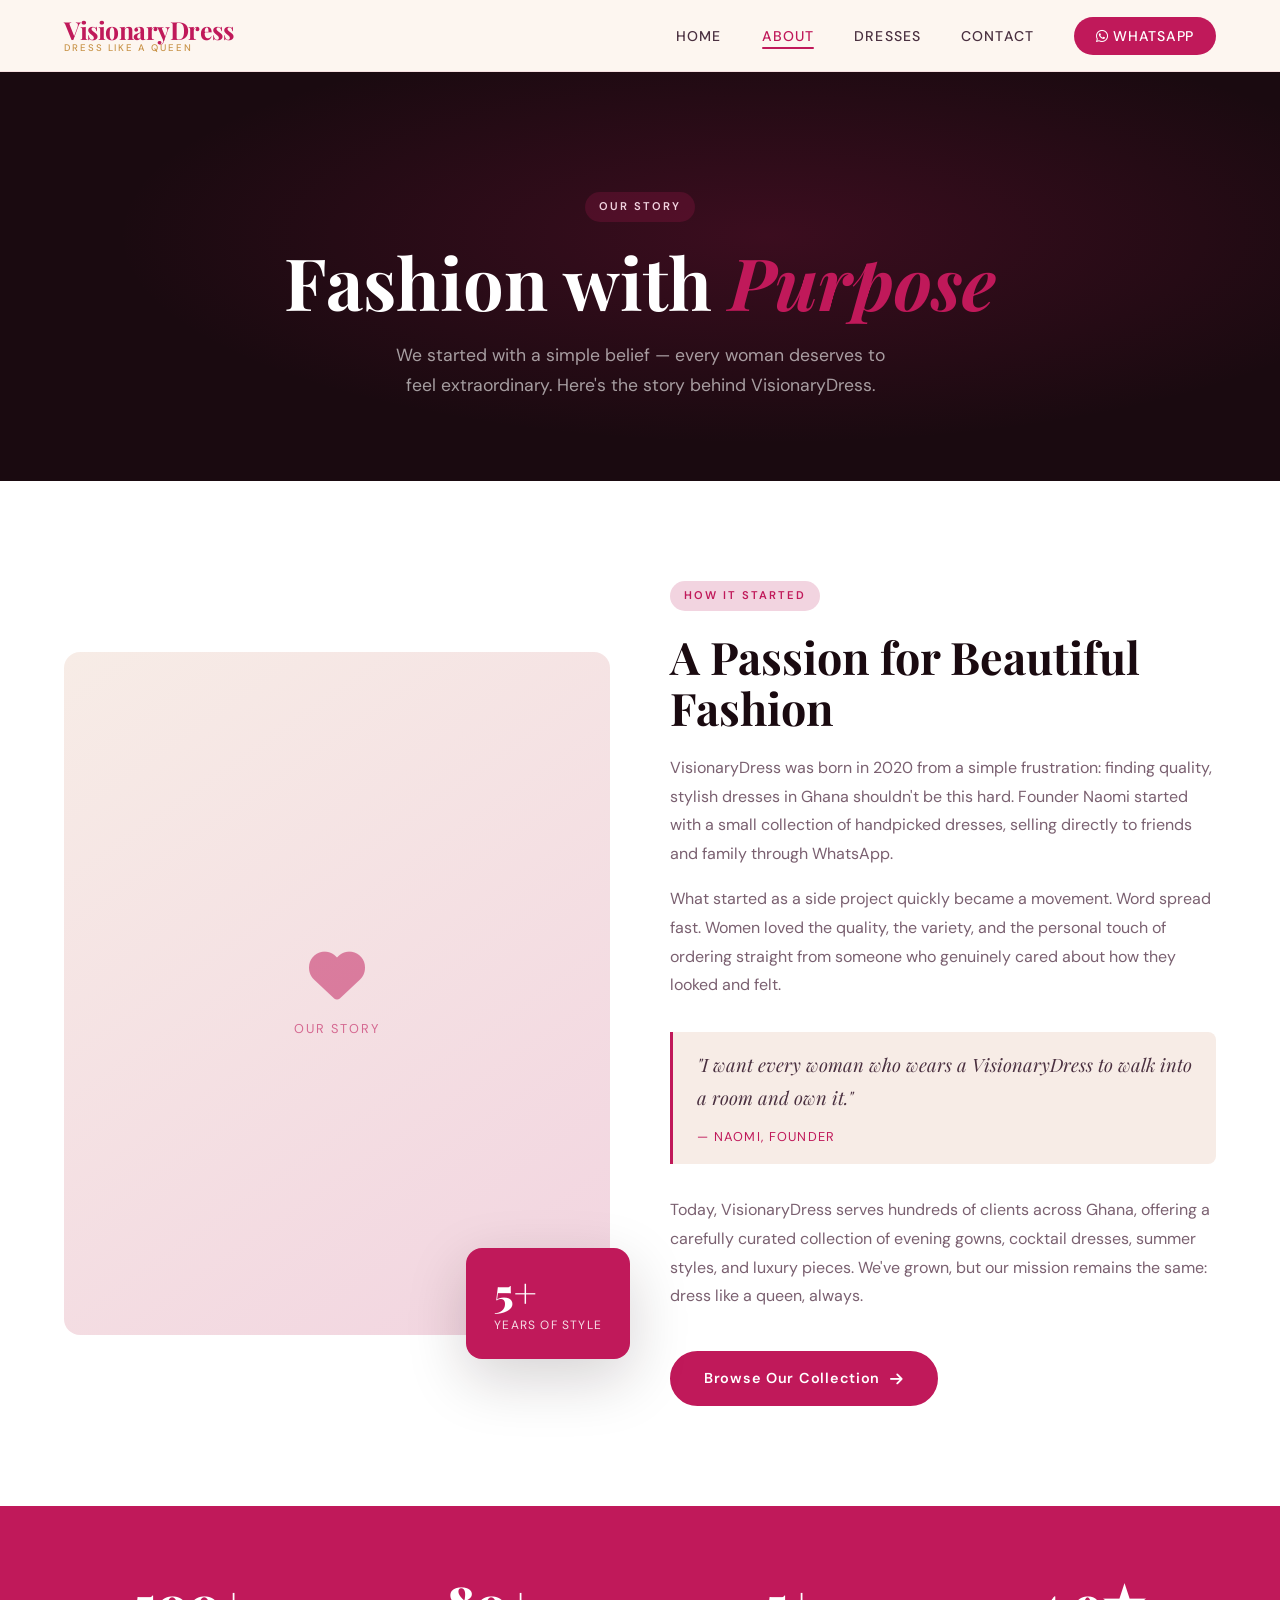
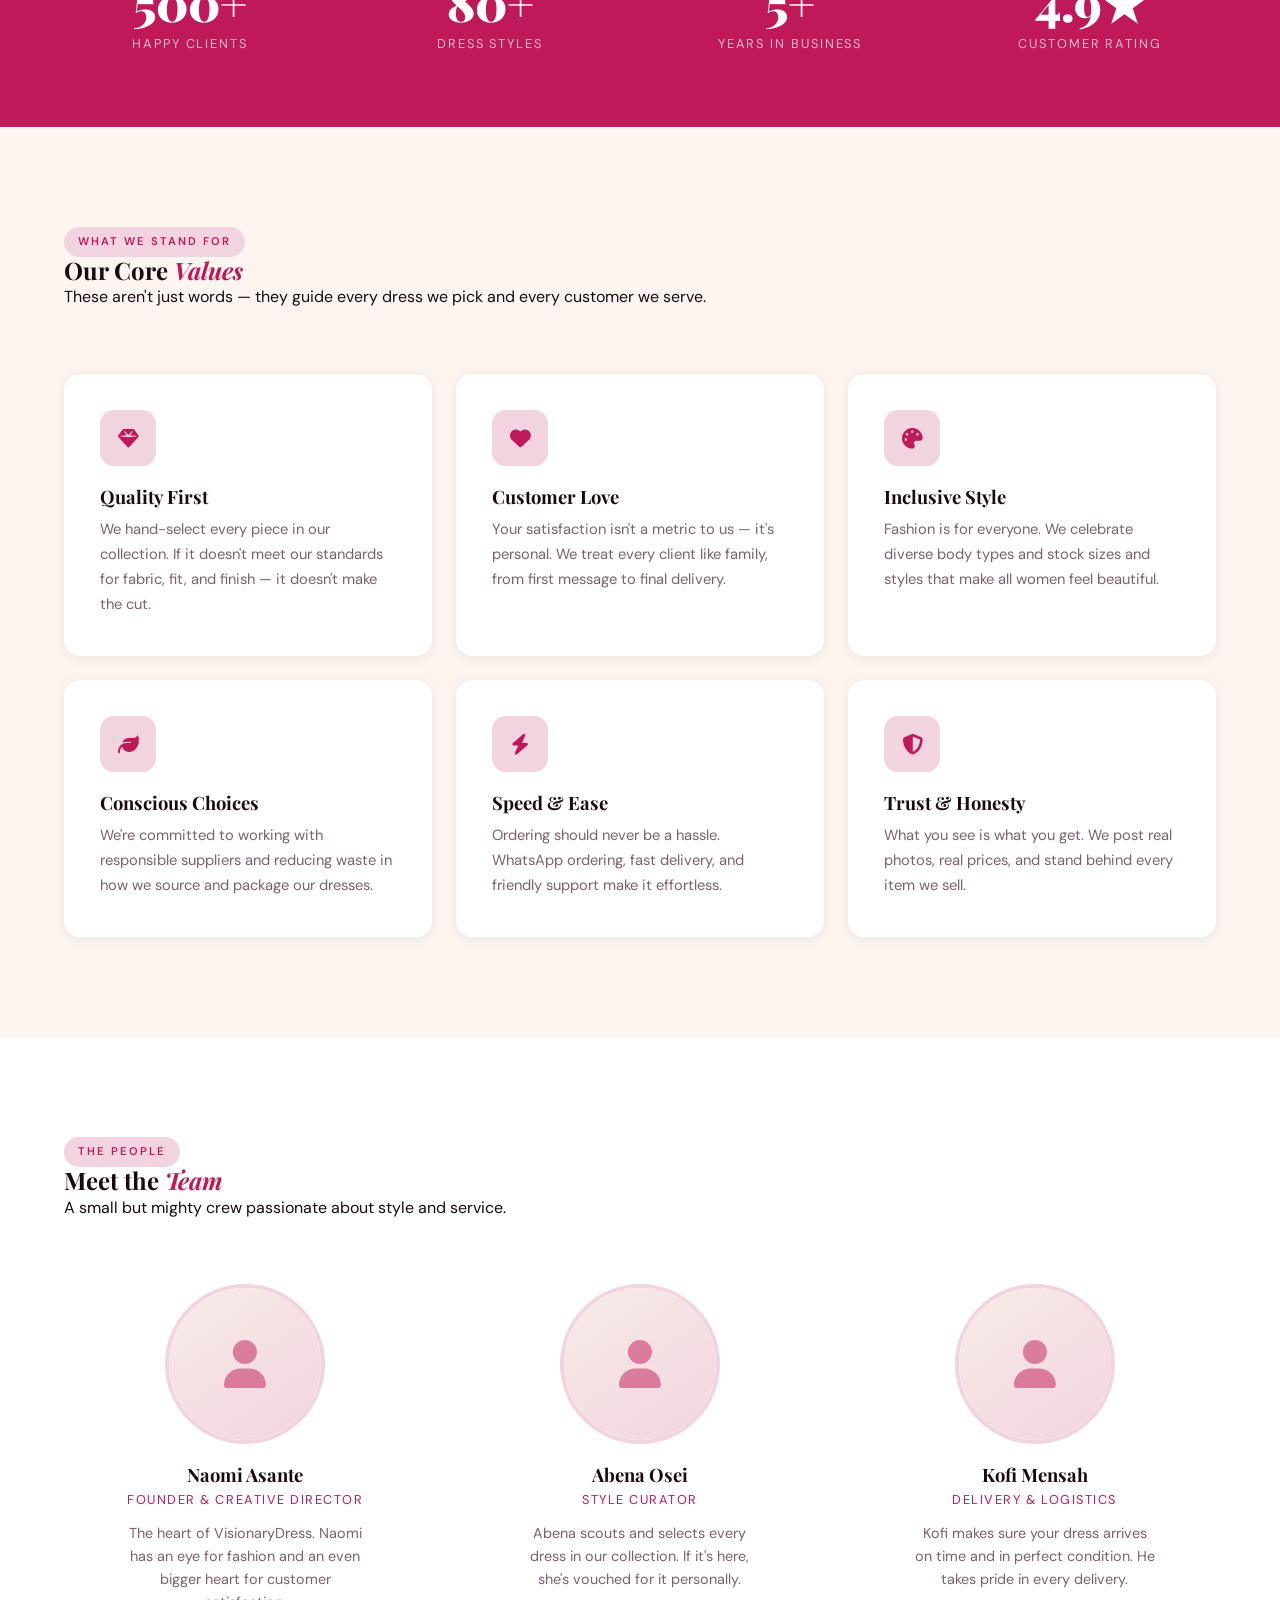
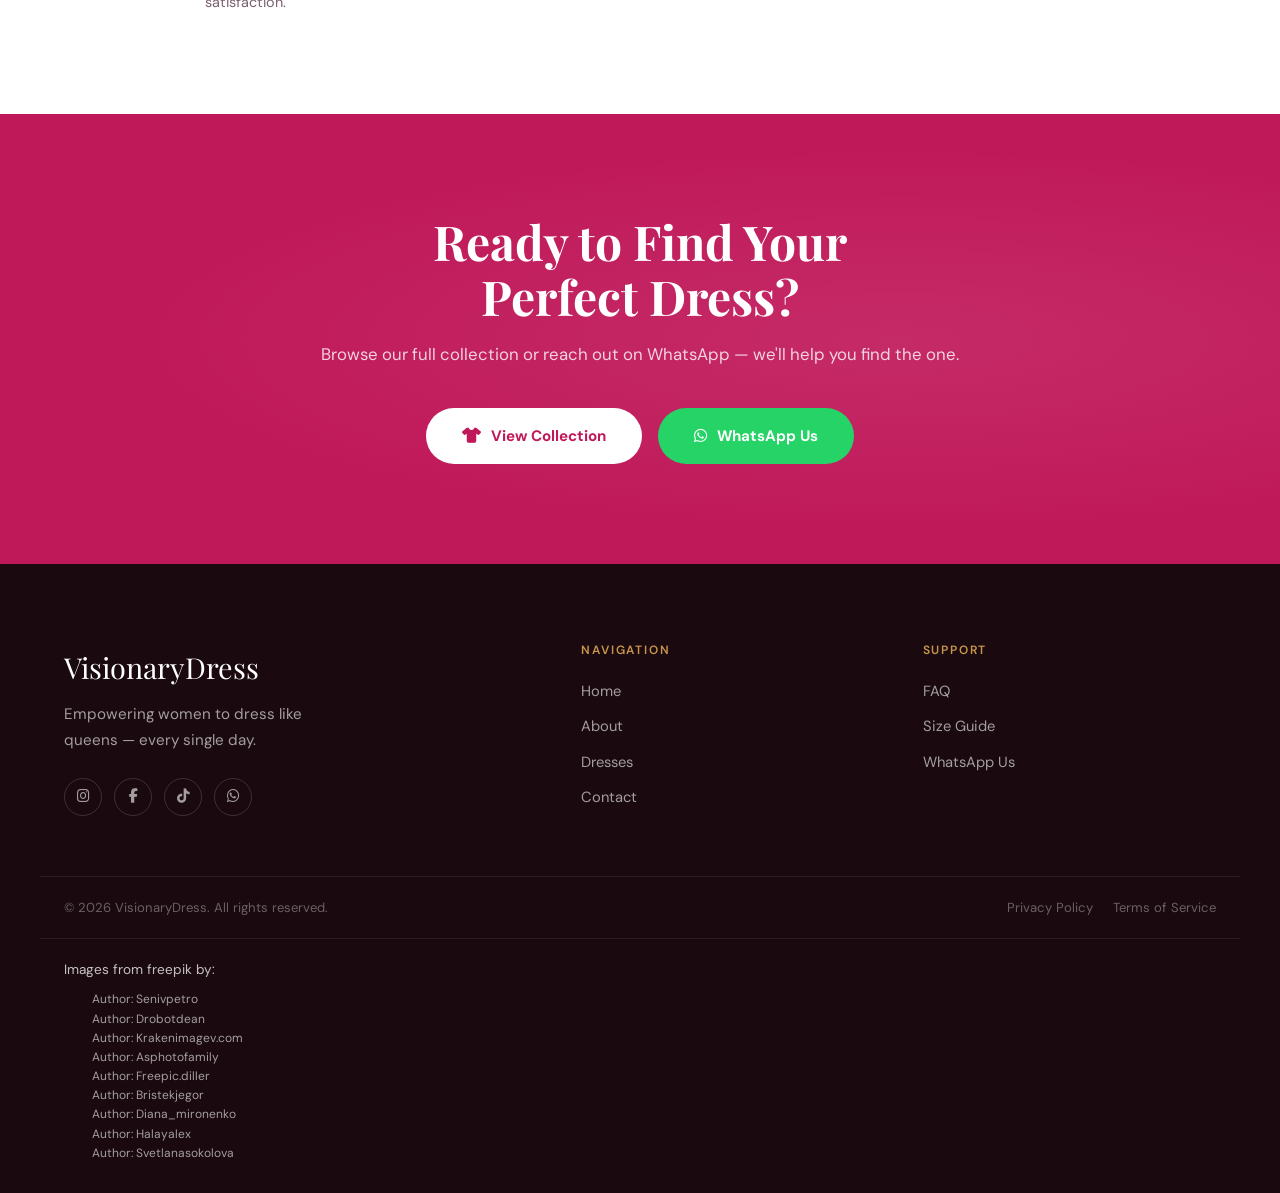
==== commit d4af1c8e: "Update brand name and WhatsApp number" ====
--- a/src/pages/about.html
+++ b/src/pages/about.html
@@ -1,9 +1,9 @@
-<!doctype html>
+﻿<!doctype html>
 <html lang="en">
   <head>
     <meta charset="UTF-8" />
     <meta name="viewport" content="width=device-width, initial-scale=1.0" />
-    <title>About Us — NoamiDress</title>
+    <title>About Us — VisionaryDress</title>
     <link rel="stylesheet" href="../styles/base.css" />
     <link rel="stylesheet" href="../styles/about.css" />
     <link
@@ -16,7 +16,7 @@
     <nav class="site-nav" id="site-nav">
       <div class="nav-inner">
         <a href="index.html" class="nav-logo">
-          <span class="nav-logo-name">NoamiDress</span>
+          <span class="nav-logo-name">VisionaryDress</span>
           <span class="nav-logo-tagline">Dress Like a Queen</span>
         </a>
 
@@ -27,7 +27,7 @@
           <li><a href="../pages/contact.html">Contact</a></li>
           <li>
             <a
-              href="https://wa.me/233000000000"
+              href="https://wa.me/233535750228"
               target="_blank"
               rel="noopener"
               class="nav-cta"
@@ -54,7 +54,7 @@
       <a href="../pages/about.html" class="active">About</a>
       <a href="../pages/dresses.html">Dresses</a>
       <a href="../pages/contact.html">Contact</a>
-      <a href="https://wa.me/233000000000" target="_blank" rel="noopener">
+      <a href="https://wa.me/233535750228" target="_blank" rel="noopener">
         <i class="fa-brands fa-whatsapp"></i> WhatsApp Us
       </a>
     </div>
@@ -67,7 +67,7 @@
         <h1>Fashion with <em>Purpose</em></h1>
         <p>
           We started with a simple belief — every woman deserves to feel
-          extraordinary. Here's the story behind NoamiDress.
+          extraordinary. Here's the story behind VisionaryDress.
         </p>
       </div>
     </div>
@@ -80,7 +80,7 @@
             <div class="story-image-frame">
               <img
                 src="../images/beautiful-young-woman-wearing-fashionable-clothes-walking-down-street.jpg"
-                alt="NoamiDress founder"
+                alt="VisionaryDress founder"
                 onerror="
                   this.parentElement.innerHTML =
                     '<div class=\'story-img-placeholder\'><i class=\'fa-solid fa-heart\'></i><span>Our Story</span></div>'
@@ -97,7 +97,7 @@
             <span class="tag">How It Started</span>
             <h2>A Passion for Beautiful Fashion</h2>
             <p>
-              NoamiDress was born in 2020 from a simple frustration: finding
+              VisionaryDress was born in 2020 from a simple frustration: finding
               quality, stylish dresses in Ghana shouldn't be this hard. Founder
               Naomi started with a small collection of handpicked dresses,
               selling directly to friends and family through WhatsApp.
@@ -111,14 +111,14 @@
 
             <div class="story-quote">
               <p>
-                "I want every woman who wears a NoamiDress to walk into a room
+                "I want every woman who wears a VisionaryDress to walk into a room
                 and own it."
               </p>
               <cite>— Naomi, Founder</cite>
             </div>
 
             <p>
-              Today, NoamiDress serves hundreds of clients across Ghana,
+              Today, VisionaryDress serves hundreds of clients across Ghana,
               offering a carefully curated collection of evening gowns, cocktail
               dresses, summer styles, and luxury pieces. We've grown, but our
               mission remains the same: dress like a queen, always.
@@ -249,7 +249,7 @@
             <h3>Naomi Asante</h3>
             <p class="team-role">Founder & Creative Director</p>
             <p>
-              The heart of NoamiDress. Naomi has an eye for fashion and an even
+              The heart of VisionaryDress. Naomi has an eye for fashion and an even
               bigger heart for customer satisfaction.
             </p>
           </div>
@@ -354,7 +354,7 @@
             <i class="fa-solid fa-shirt"></i> View Collection
           </a>
           <a
-            href="https://wa.me/233000000000"
+            href="https://wa.me/233535750228"
             target="_blank"
             rel="noopener"
             style="
@@ -383,7 +383,7 @@
     <footer class="site-footer">
       <div class="footer-grid">
         <div class="footer-brand">
-          <div class="logo-name">NoamiDress</div>
+          <div class="logo-name">VisionaryDress</div>
           <p>Empowering women to dress like queens — every single day.</p>
           <div class="footer-social">
             <a href="#" aria-label="Instagram"
@@ -396,7 +396,7 @@
               ><i class="fa-brands fa-tiktok"></i
             ></a>
             <a
-              href="https://wa.me/233000000000"
+              href="https://wa.me/233535750228"
               aria-label="WhatsApp"
               target="_blank"
               ><i class="fa-brands fa-whatsapp"></i
@@ -418,7 +418,7 @@
             <li><a href="contact.html">FAQ</a></li>
             <li><a href="contact.html">Size Guide</a></li>
             <li>
-              <a href="https://wa.me/233000000000" target="_blank"
+              <a href="https://wa.me/233535750228" target="_blank"
                 >WhatsApp Us</a
               >
             </li>
@@ -426,7 +426,7 @@
         </div>
       </div>
       <div class="footer-bottom">
-        <p>&copy; 2026 NoamiDress. All rights reserved.</p>
+        <p>&copy; 2026 VisionaryDress. All rights reserved.</p>
         <div class="footer-bottom-links">
           <a href="#">Privacy Policy</a>
           <a href="#">Terms of Service</a>
